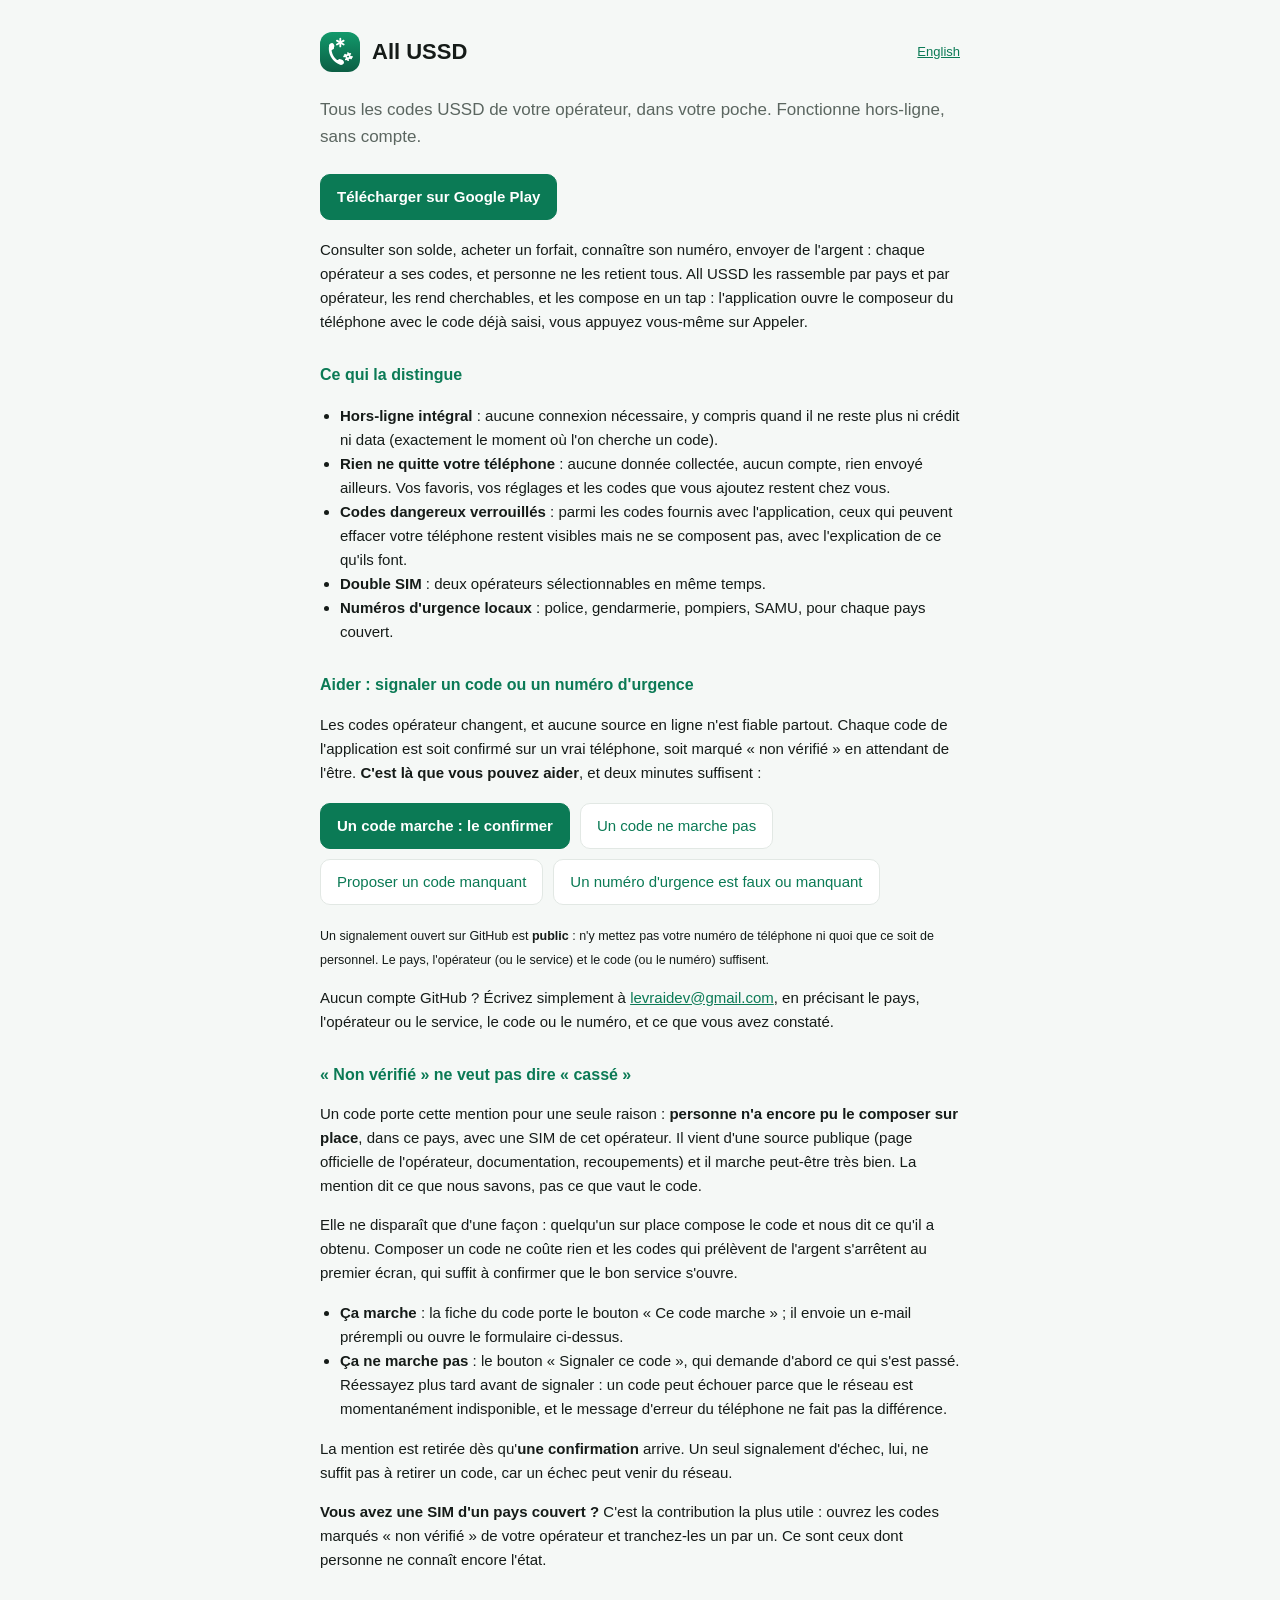
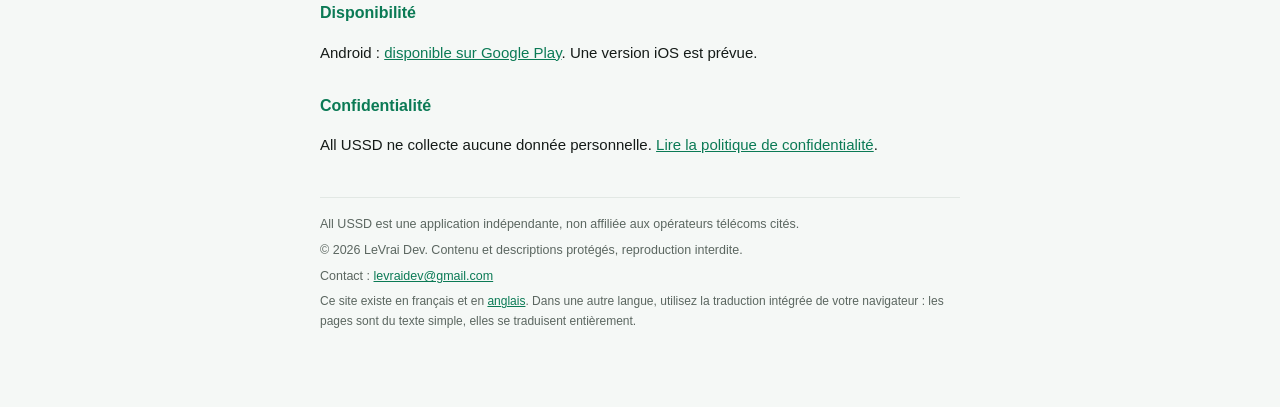
==== index.html @ f5525e37 "Site : mention de protection du contenu dans les pieds de page « © 2026 LeVrai Dev. Contenu et descr" ====
<!doctype html>
<html lang="fr">
<head>
<meta charset="utf-8" />
<meta name="viewport" content="width=device-width, initial-scale=1" />
<title>All USSD : les codes USSD de votre opérateur, hors-ligne</title>
<meta name="description" content="Application Android qui rassemble les codes USSD/MMI et les codes opérateurs de dizaines de pays. Fonctionne hors-ligne, sans compte." />
<link rel="icon" href="mark.svg" />
<link rel="stylesheet" href="style.css" />
<link rel="alternate" hreflang="fr" href="https://levraidjak.github.io/allussd/" />
<link rel="alternate" hreflang="en" href="https://levraidjak.github.io/allussd/en/" />
<link rel="alternate" hreflang="x-default" href="https://levraidjak.github.io/allussd/" />
</head>
<body>
<main>
  <header>
    <img class="mark" src="mark.svg" alt="" width="40" height="40" />
    <h1>All USSD</h1>
    <a class="langswitch" href="en/" hreflang="en" lang="en">English</a>
  </header>

  <p class="lede">Tous les codes USSD de votre opérateur, dans votre poche. Fonctionne hors-ligne, sans compte.</p>

  <div class="actions">
    <a class="primary" href="https://play.google.com/store/apps/details?id=com.levraidjak.allussd&amp;hl=fr">Télécharger sur Google Play</a>
  </div>

  <p>Consulter son solde, acheter un forfait, connaître son numéro, envoyer de l'argent : chaque opérateur a ses codes, et personne ne les retient tous. All USSD les rassemble par pays et par opérateur, les rend cherchables, et les compose en un tap : l'application ouvre le composeur du téléphone avec le code déjà saisi, vous appuyez vous-même sur Appeler.</p>

  <h2>Ce qui la distingue</h2>
  <ul>
    <li><strong>Hors-ligne intégral</strong> : aucune connexion nécessaire, y compris quand il ne reste plus ni crédit ni data (exactement le moment où l'on cherche un code).</li>
    <li><strong>Rien ne quitte votre téléphone</strong> : aucune donnée collectée, aucun compte, rien envoyé ailleurs. Vos favoris, vos réglages et les codes que vous ajoutez restent chez vous.</li>
    <li><strong>Codes dangereux verrouillés</strong> : parmi les codes fournis avec l'application, ceux qui peuvent effacer votre téléphone restent visibles mais ne se composent pas, avec l'explication de ce qu'ils font.</li>
    <li><strong>Double SIM</strong> : deux opérateurs sélectionnables en même temps.</li>
    <li><strong>Numéros d'urgence locaux</strong> : police, gendarmerie, pompiers, SAMU, pour chaque pays couvert.</li>
  </ul>

  <h2 id="signaler">Aider : signaler un code ou un numéro d'urgence</h2>
  <p>Les codes opérateur changent, et aucune source en ligne n'est fiable partout. Chaque code de l'application est soit confirmé sur un vrai téléphone, soit marqué « non vérifié » en attendant de l'être. <strong>C'est là que vous pouvez aider</strong>, et deux minutes suffisent :</p>

  <div class="actions">
    <a class="primary" href="https://github.com/LeVraiDjak/allussd/issues/new?template=code-confirme.yml">Un code marche : le confirmer</a>
    <a href="https://github.com/LeVraiDjak/allussd/issues/new?template=code-incorrect.yml">Un code ne marche pas</a>
    <a href="https://github.com/LeVraiDjak/allussd/issues/new?template=code-manquant.yml">Proposer un code manquant</a>
    <a href="https://github.com/LeVraiDjak/allussd/issues/new?template=numero-urgence.yml">Un numéro d'urgence est faux ou manquant</a>
  </div>

  <p><small>Un signalement ouvert sur GitHub est <strong>public</strong> : n'y mettez pas votre numéro de téléphone ni quoi que ce soit de personnel. Le pays, l'opérateur (ou le service) et le code (ou le numéro) suffisent.</small></p>

  <p>Aucun compte GitHub ? Écrivez simplement à <a href="mailto:levraidev@gmail.com">levraidev@gmail.com</a>, en précisant le pays, l'opérateur ou le service, le code ou le numéro, et ce que vous avez constaté.</p>

  <h2 id="non-verifie">« Non vérifié » ne veut pas dire « cassé »</h2>

  <p>Un code porte cette mention pour une seule raison : <strong>personne n'a encore pu le composer sur place</strong>, dans ce pays, avec une SIM de cet opérateur. Il vient d'une source publique (page officielle de l'opérateur, documentation, recoupements) et il marche peut-être très bien. La mention dit ce que nous savons, pas ce que vaut le code.</p>

  <p>Elle ne disparaît que d'une façon : quelqu'un sur place compose le code et nous dit ce qu'il a obtenu. Composer un code ne coûte rien et les codes qui prélèvent de l'argent s'arrêtent au premier écran, qui suffit à confirmer que le bon service s'ouvre.</p>

  <ul>
    <li><strong>Ça marche</strong> : la fiche du code porte le bouton « Ce code marche » ; il envoie un e-mail prérempli ou ouvre le formulaire ci-dessus.</li>
    <li><strong>Ça ne marche pas</strong> : le bouton « Signaler ce code », qui demande d'abord ce qui s'est passé. Réessayez plus tard avant de signaler : un code peut échouer parce que le réseau est momentanément indisponible, et le message d'erreur du téléphone ne fait pas la différence.</li>
  </ul>

  <p>La mention est retirée dès qu'<strong>une confirmation</strong> arrive. Un seul signalement d'échec, lui, ne suffit pas à retirer un code, car un échec peut venir du réseau.</p>

  <p><strong>Vous avez une SIM d'un pays couvert ?</strong> C'est la contribution la plus utile : ouvrez les codes marqués « non vérifié » de votre opérateur et tranchez-les un par un. Ce sont ceux dont personne ne connaît encore l'état.</p>

  <h2>Disponibilité</h2>
  <p>Android : <a href="https://play.google.com/store/apps/details?id=com.levraidjak.allussd&amp;hl=fr">disponible sur Google Play</a>. Une version iOS est prévue.</p>

  <h2>Confidentialité</h2>
  <p>All USSD ne collecte aucune donnée personnelle. <a href="privacy/">Lire la politique de confidentialité</a>.</p>

  <footer>
    All USSD est une application indépendante, non affiliée aux opérateurs télécoms cités.
    <p class="copyright">© 2026 LeVrai Dev. Contenu et descriptions protégés, reproduction interdite.</p>
    Contact : <a href="mailto:levraidev@gmail.com">levraidev@gmail.com</a>
    <p class="translate-note">Ce site existe en français et en <a href="en/" hreflang="en" lang="en">anglais</a>. Dans une autre langue, utilisez la traduction intégrée de votre navigateur : les pages sont du texte simple, elles se traduisent entièrement.</p>
  </footer>
</main>
</body>
</html>
---- style.css ----
/* Shared by every page of the site. Same palette as the app's green identity. */
:root {
  --bg: #F5F8F6;
  --card: #FFFFFF;
  --text: #151B18;
  --subtext: #5B6660;
  --primary: #0B7A55;
  --on-primary: #FFFFFF;
  --border: #E2E8E4;
}
@media (prefers-color-scheme: dark) {
  :root {
    --bg: #0D1311;
    --card: #171F1B;
    --text: #EAF1ED;
    --subtext: #98A49E;
    --primary: #3BC48D;
    /* Le vert clair du thème sombre est trop lumineux pour du texte blanc
       (2,2:1). Texte sombre dessus : 8,5:1. */
    --on-primary: #0D1311;
    --border: #26312B;
  }
}
* { box-sizing: border-box; }
body {
  margin: 0;
  background: var(--bg);
  color: var(--text);
  font-family: -apple-system, BlinkMacSystemFont, "Segoe UI", Roboto, Helvetica, Arial, sans-serif;
  line-height: 1.6;
}
main {
  max-width: 680px;
  margin: 0 auto;
  padding: 32px 20px 64px;
}
header {
  display: flex;
  align-items: center;
  gap: 12px;
  margin-bottom: 24px;
}
.mark {
  width: 40px;
  height: 40px;
  border-radius: 12px;
  flex-shrink: 0;
  display: block;
}
h1 { font-size: 22px; margin: 0; }
.updated { color: var(--subtext); font-size: 13px; margin: 0 0 28px; }
h2 { font-size: 16px; margin: 28px 0 8px; color: var(--primary); }
p, li { font-size: 15px; }
ul { padding-left: 20px; }
.card {
  background: var(--card);
  border: 1px solid var(--border);
  border-radius: 14px;
  padding: 16px 18px;
  margin: 18px 0;
}
a { color: var(--primary); }
footer {
  margin-top: 40px;
  padding-top: 16px;
  border-top: 1px solid var(--border);
  color: var(--subtext);
  font-size: 12.5px;
}

/* Landing page only. */
.lede { font-size: 17px; color: var(--subtext); margin: 0 0 24px; }
.actions { display: flex; flex-wrap: wrap; gap: 10px; margin: 18px 0; }
.actions a {
  display: inline-block;
  padding: 10px 16px;
  border-radius: 10px;
  border: 1px solid var(--border);
  background: var(--card);
  text-decoration: none;
  font-size: 15px;
}
.actions a.primary {
  background: var(--primary);
  border-color: var(--primary);
  color: var(--on-primary);
  font-weight: 600;
}

/* Language switcher, top-right of the header. Two files per page (fr, en) and
   the browser's own translation for everything else — no third-party widget,
   which on a privacy page would be its own contradiction. */
.langswitch {
  margin-left: auto;
  font-size: 13px;
  white-space: nowrap;
}
.translate-note { font-size: 12px; margin-top: 6px; }
.copyright { font-size: inherit; margin: 6px 0; }
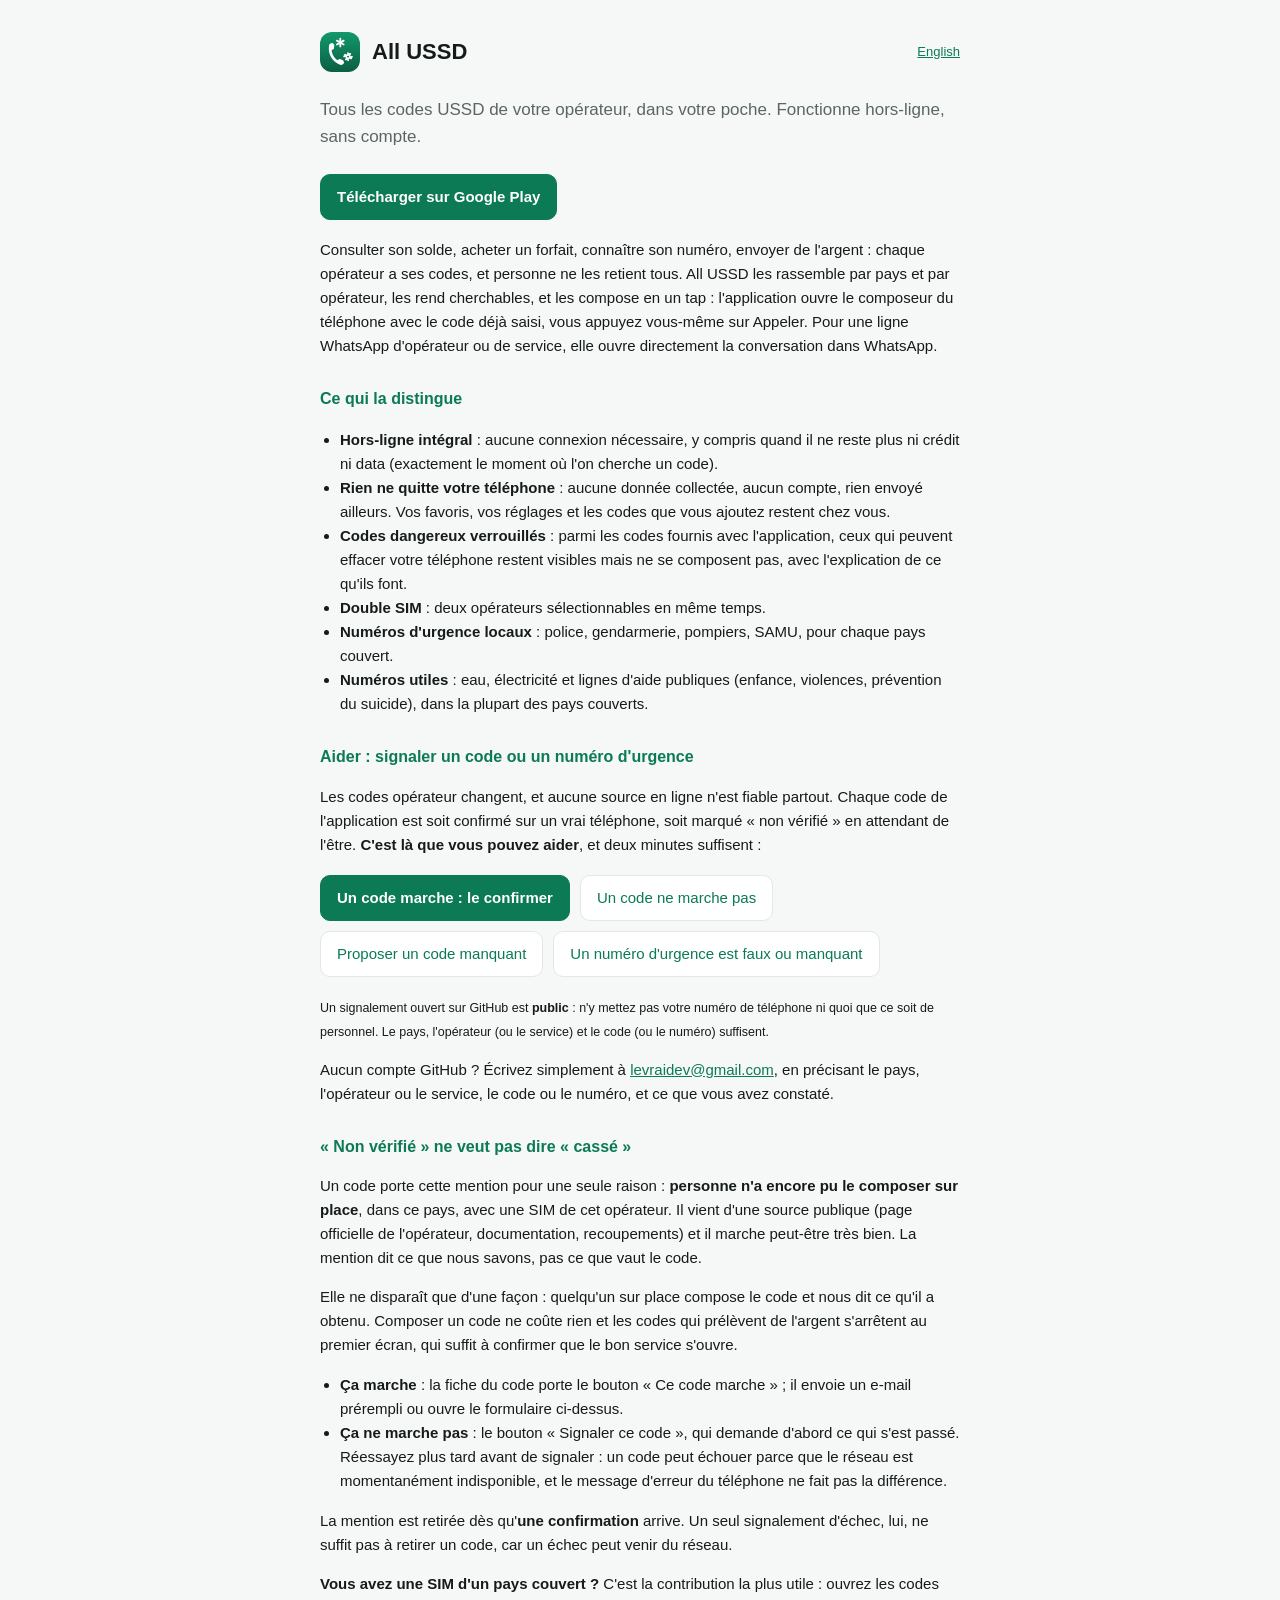
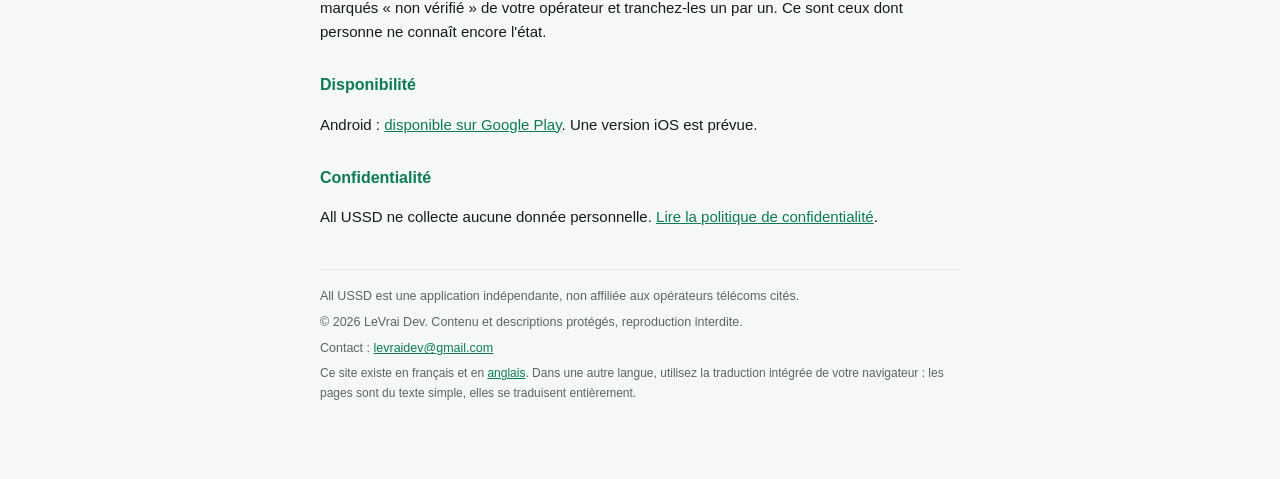
==== commit 78f99a80: "Politique et présentation : lignes WhatsApp et numéros utiles (1.6.0) Politique de confidentialité f" ====
--- a/index.html
+++ b/index.html
@@ -25,7 +25,7 @@
     <a class="primary" href="https://play.google.com/store/apps/details?id=com.levraidjak.allussd&amp;hl=fr">Télécharger sur Google Play</a>
   </div>
 
-  <p>Consulter son solde, acheter un forfait, connaître son numéro, envoyer de l'argent : chaque opérateur a ses codes, et personne ne les retient tous. All USSD les rassemble par pays et par opérateur, les rend cherchables, et les compose en un tap : l'application ouvre le composeur du téléphone avec le code déjà saisi, vous appuyez vous-même sur Appeler.</p>
+  <p>Consulter son solde, acheter un forfait, connaître son numéro, envoyer de l'argent : chaque opérateur a ses codes, et personne ne les retient tous. All USSD les rassemble par pays et par opérateur, les rend cherchables, et les compose en un tap : l'application ouvre le composeur du téléphone avec le code déjà saisi, vous appuyez vous-même sur Appeler. Pour une ligne WhatsApp d'opérateur ou de service, elle ouvre directement la conversation dans WhatsApp.</p>
 
   <h2>Ce qui la distingue</h2>
   <ul>
@@ -34,6 +34,7 @@
     <li><strong>Codes dangereux verrouillés</strong> : parmi les codes fournis avec l'application, ceux qui peuvent effacer votre téléphone restent visibles mais ne se composent pas, avec l'explication de ce qu'ils font.</li>
     <li><strong>Double SIM</strong> : deux opérateurs sélectionnables en même temps.</li>
     <li><strong>Numéros d'urgence locaux</strong> : police, gendarmerie, pompiers, SAMU, pour chaque pays couvert.</li>
+    <li><strong>Numéros utiles</strong> : eau, électricité et lignes d'aide publiques (enfance, violences, prévention du suicide), dans la plupart des pays couverts.</li>
   </ul>
 
   <h2 id="signaler">Aider : signaler un code ou un numéro d'urgence</h2>
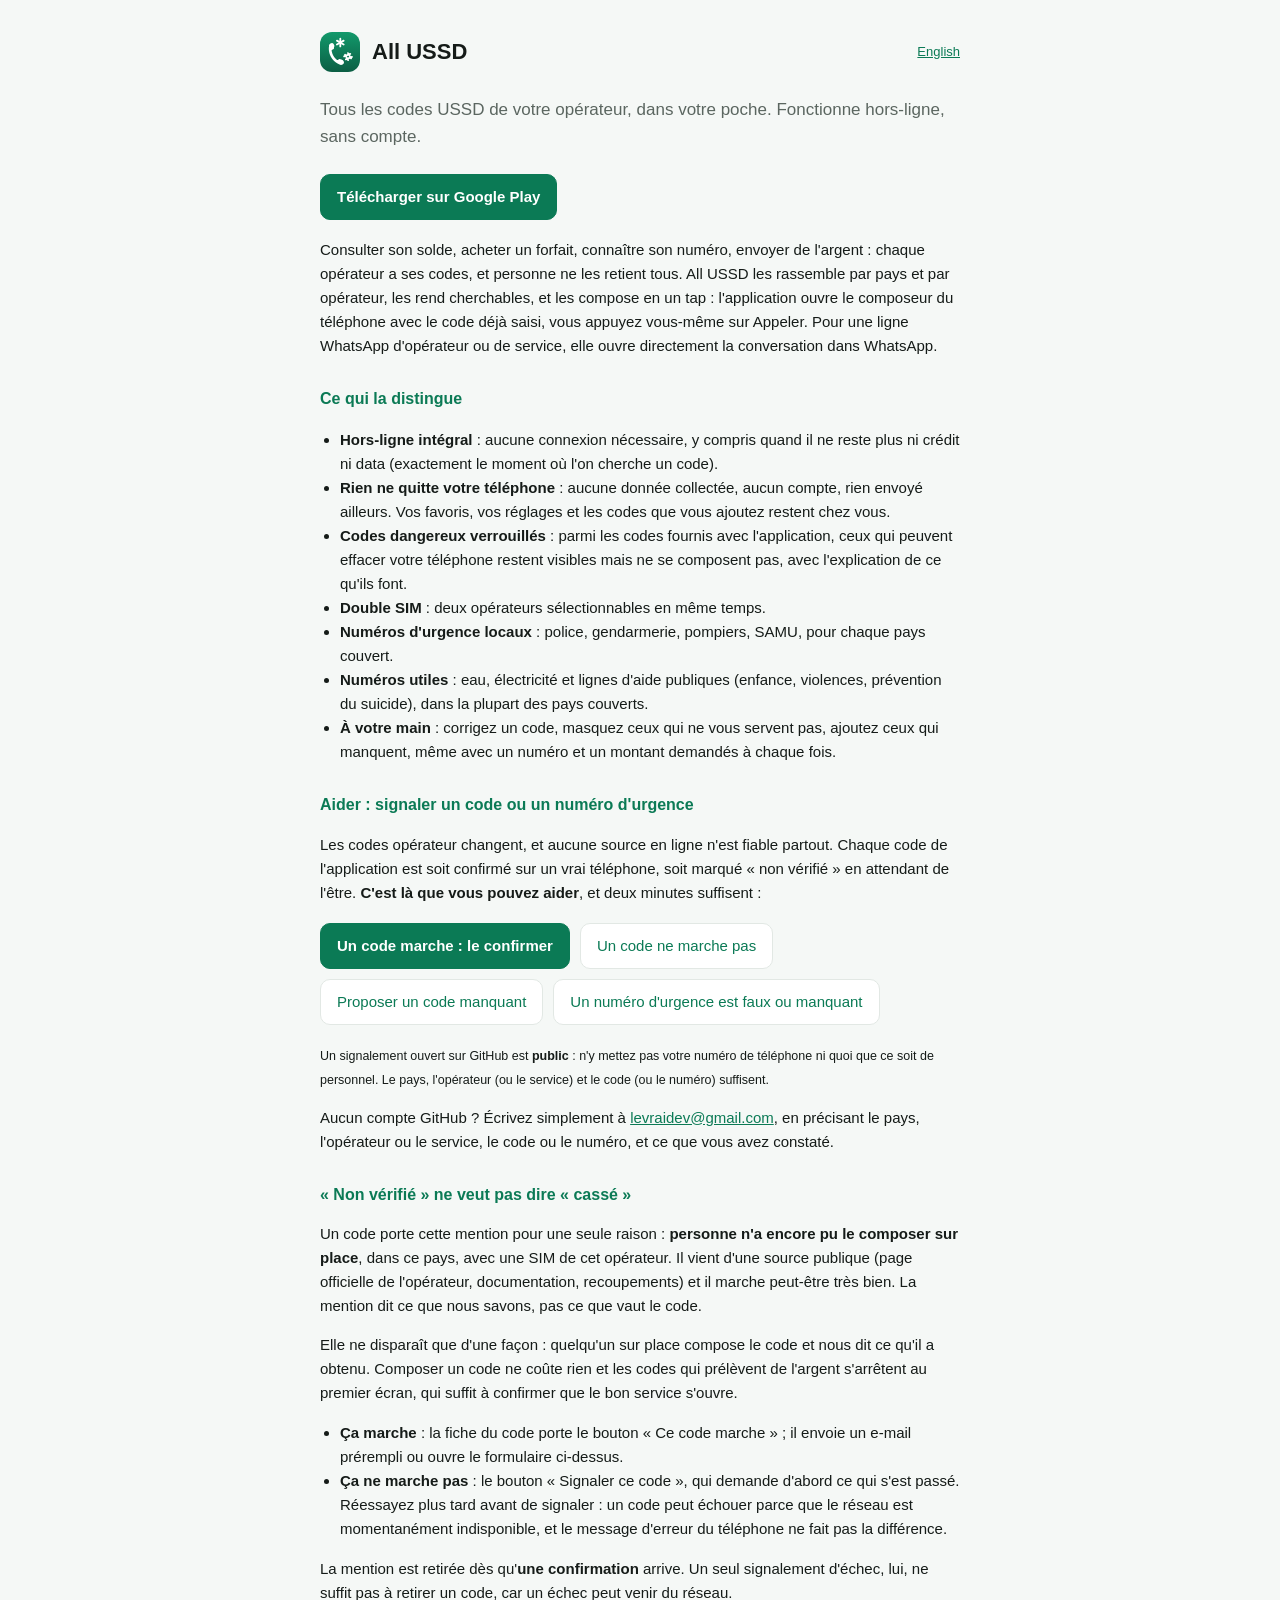
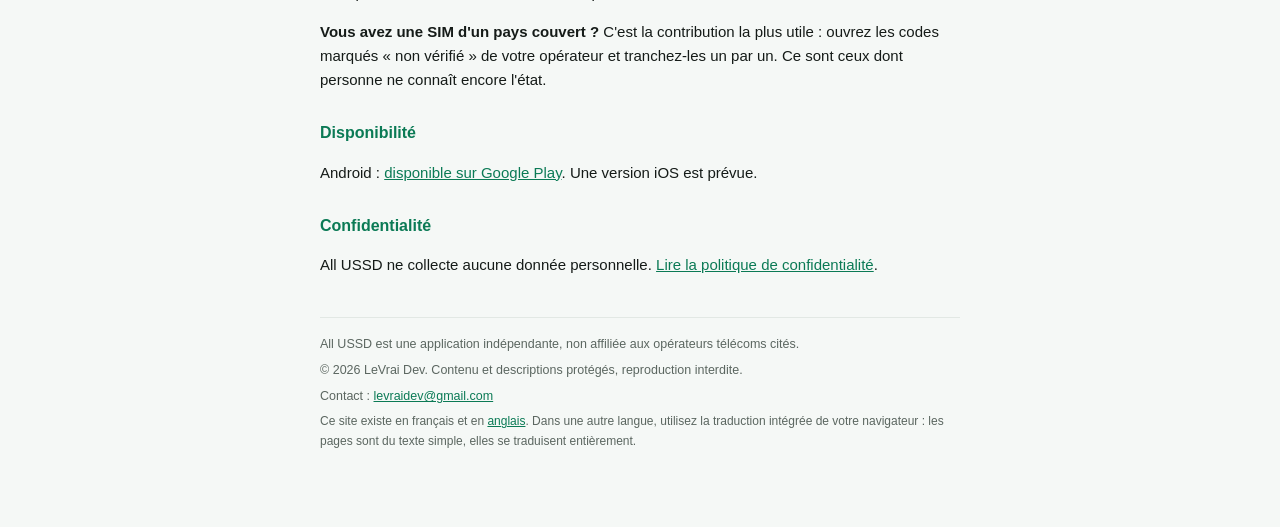
==== commit 28575baf: "Présentation : codes à votre main (corriger, masquer, ajouter avec champs), pour la 1.7.0 À fusionne" ====
--- a/index.html
+++ b/index.html
@@ -10,6 +10,46 @@
 <link rel="alternate" hreflang="fr" href="https://levraidjak.github.io/allussd/" />
 <link rel="alternate" hreflang="en" href="https://levraidjak.github.io/allussd/en/" />
 <link rel="alternate" hreflang="x-default" href="https://levraidjak.github.io/allussd/" />
+<link rel="canonical" href="https://levraidjak.github.io/allussd/" />
+<meta name="robots" content="index, follow" />
+<meta property="og:type" content="website" />
+<meta property="og:site_name" content="All USSD" />
+<meta property="og:title" content="All USSD : les codes USSD de votre opérateur, hors-ligne" />
+<meta property="og:description" content="Application Android qui rassemble les codes USSD/MMI et les codes opérateurs de dizaines de pays. Fonctionne hors-ligne, sans compte." />
+<meta property="og:url" content="https://levraidjak.github.io/allussd/" />
+<meta property="og:image" content="https://levraidjak.github.io/allussd/og-fr.png" />
+<meta property="og:image:width" content="1024" />
+<meta property="og:image:height" content="500" />
+<meta property="og:locale" content="fr_FR" />
+<meta property="og:locale:alternate" content="en_US" />
+<meta name="twitter:card" content="summary_large_image" />
+<meta name="twitter:title" content="All USSD : les codes USSD de votre opérateur, hors-ligne" />
+<meta name="twitter:description" content="Application Android qui rassemble les codes USSD/MMI et les codes opérateurs de dizaines de pays. Fonctionne hors-ligne, sans compte." />
+<meta name="twitter:image" content="https://levraidjak.github.io/allussd/og-fr.png" />
+<script type="application/ld+json">
+{
+  "@context": "https://schema.org",
+  "@type": "SoftwareApplication",
+  "name": "All USSD",
+  "operatingSystem": "Android",
+  "applicationCategory": "UtilitiesApplication",
+  "description": "Application Android qui rassemble les codes USSD et MMI de votre opérateur, par pays. Fonctionne hors-ligne, sans compte.",
+  "url": "https://levraidjak.github.io/allussd/",
+  "downloadUrl": "https://play.google.com/store/apps/details?id=com.levraidjak.allussd",
+  "installUrl": "https://play.google.com/store/apps/details?id=com.levraidjak.allussd",
+  "inLanguage": "fr",
+  "image": "https://levraidjak.github.io/allussd/og-fr.png",
+  "offers": {
+    "@type": "Offer",
+    "price": "0",
+    "priceCurrency": "EUR"
+  },
+  "author": {
+    "@type": "Organization",
+    "name": "LeVrai Dev"
+  }
+}
+</script>
 </head>
 <body>
 <main>
@@ -35,6 +75,7 @@
     <li><strong>Double SIM</strong> : deux opérateurs sélectionnables en même temps.</li>
     <li><strong>Numéros d'urgence locaux</strong> : police, gendarmerie, pompiers, SAMU, pour chaque pays couvert.</li>
     <li><strong>Numéros utiles</strong> : eau, électricité et lignes d'aide publiques (enfance, violences, prévention du suicide), dans la plupart des pays couverts.</li>
+    <li><strong>À votre main</strong> : corrigez un code, masquez ceux qui ne vous servent pas, ajoutez ceux qui manquent, même avec un numéro et un montant demandés à chaque fois.</li>
   </ul>
 
   <h2 id="signaler">Aider : signaler un code ou un numéro d'urgence</h2>
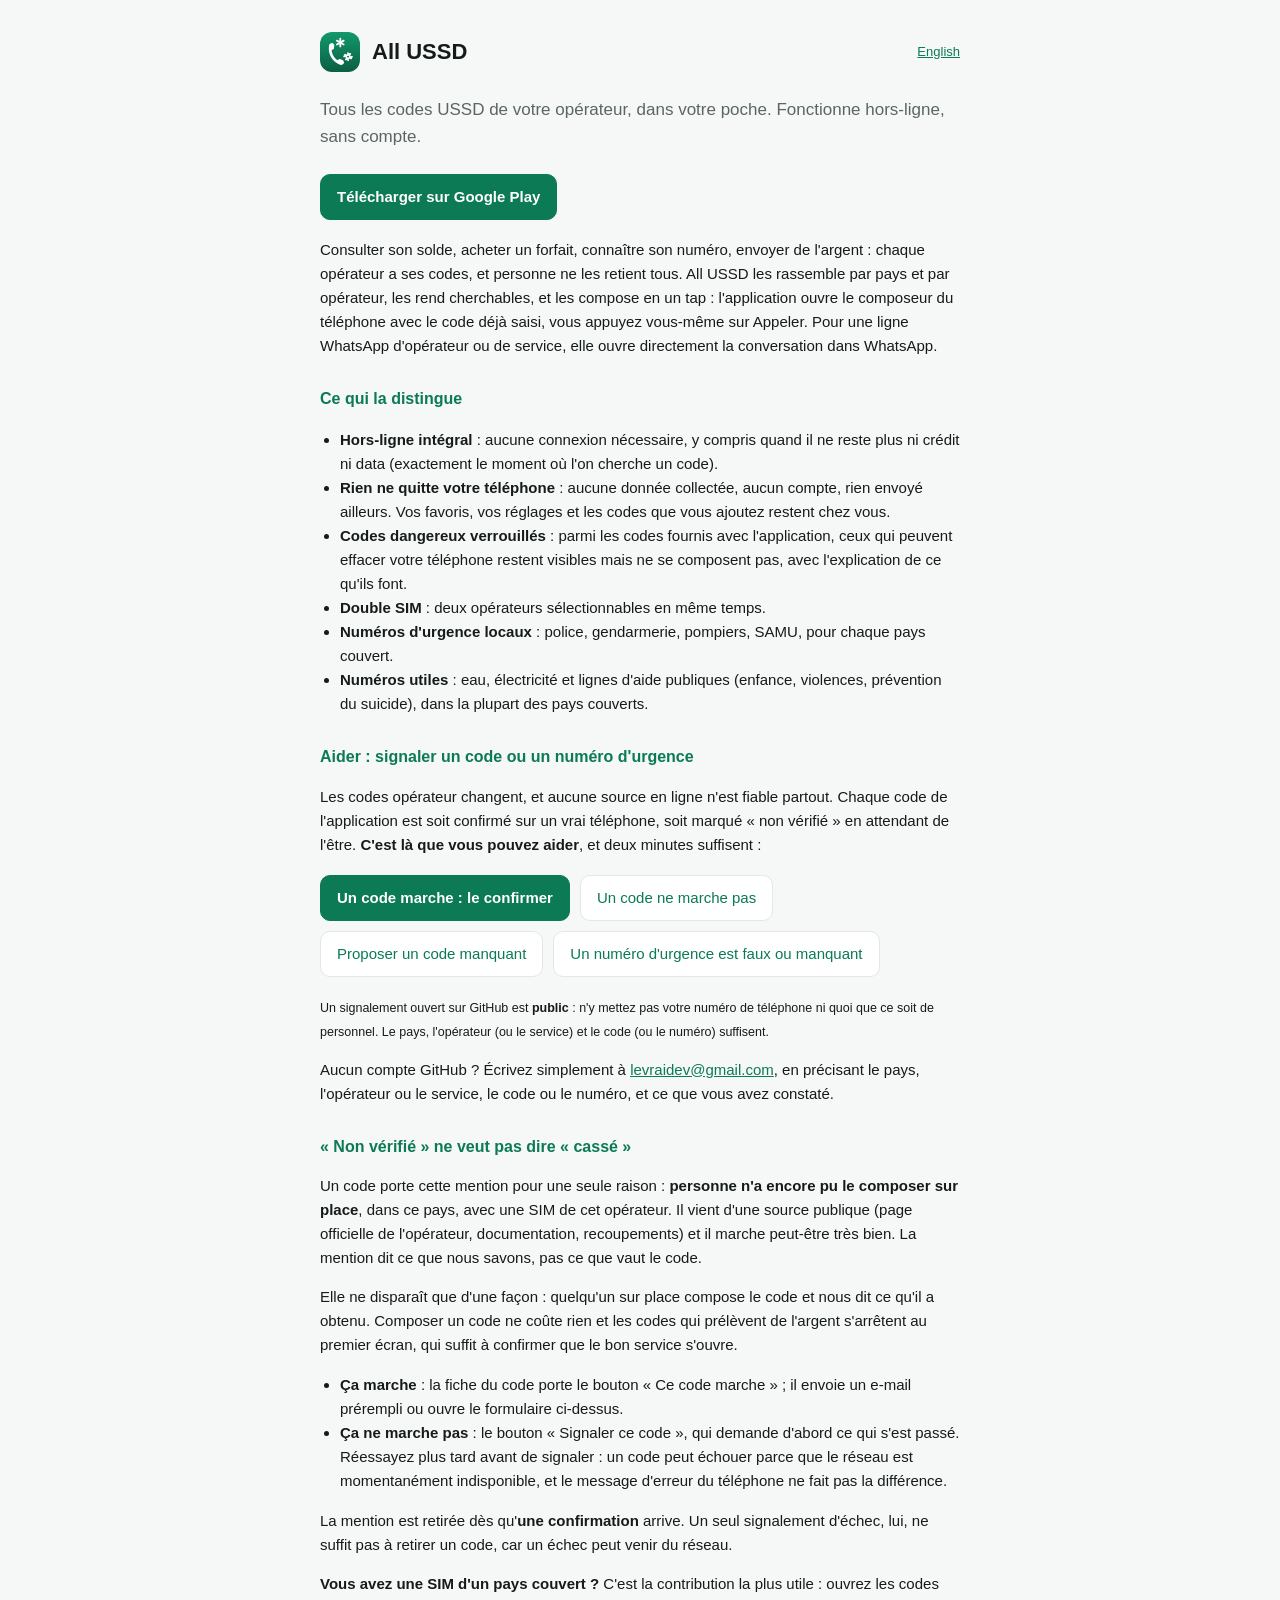
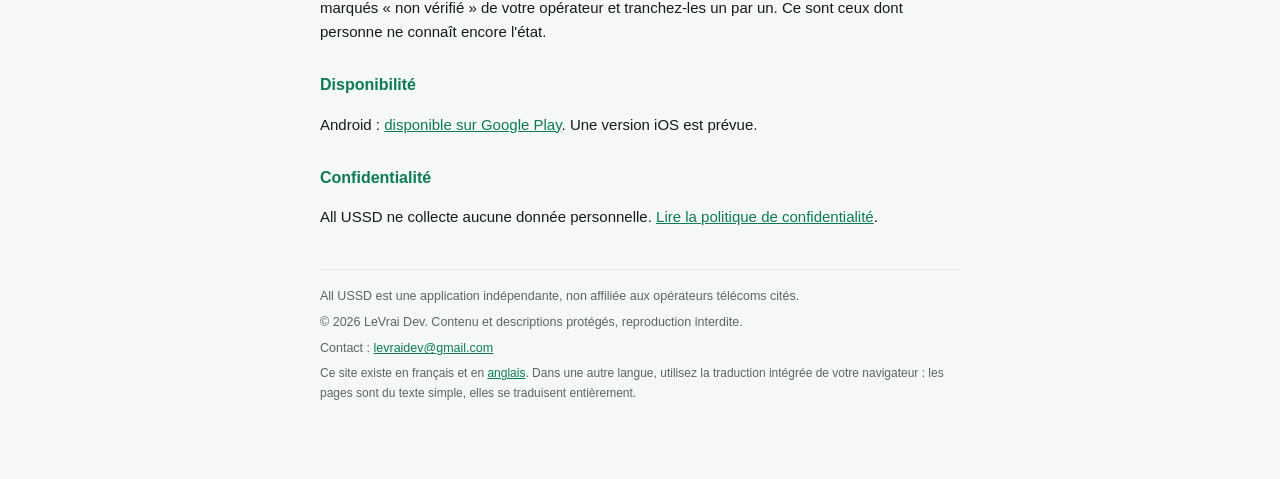
==== commit d983592e: "Site : balise de vérification Search Console Co-Authored-By: Claude Sonnet 5.5 <noreply@anthropic.co" ====
--- a/index.html
+++ b/index.html
@@ -10,6 +10,7 @@
 <link rel="alternate" hreflang="fr" href="https://levraidjak.github.io/allussd/" />
 <link rel="alternate" hreflang="en" href="https://levraidjak.github.io/allussd/en/" />
 <link rel="alternate" hreflang="x-default" href="https://levraidjak.github.io/allussd/" />
+<meta name="google-site-verification" content="MvHigFbXVNlFQdqp-gcF4vU7lOXwGPhfP5eOctLxwY8" />
 <link rel="canonical" href="https://levraidjak.github.io/allussd/" />
 <meta name="robots" content="index, follow" />
 <meta property="og:type" content="website" />
@@ -75,7 +76,6 @@
     <li><strong>Double SIM</strong> : deux opérateurs sélectionnables en même temps.</li>
     <li><strong>Numéros d'urgence locaux</strong> : police, gendarmerie, pompiers, SAMU, pour chaque pays couvert.</li>
     <li><strong>Numéros utiles</strong> : eau, électricité et lignes d'aide publiques (enfance, violences, prévention du suicide), dans la plupart des pays couverts.</li>
-    <li><strong>À votre main</strong> : corrigez un code, masquez ceux qui ne vous servent pas, ajoutez ceux qui manquent, même avec un numéro et un montant demandés à chaque fois.</li>
   </ul>
 
   <h2 id="signaler">Aider : signaler un code ou un numéro d'urgence</h2>
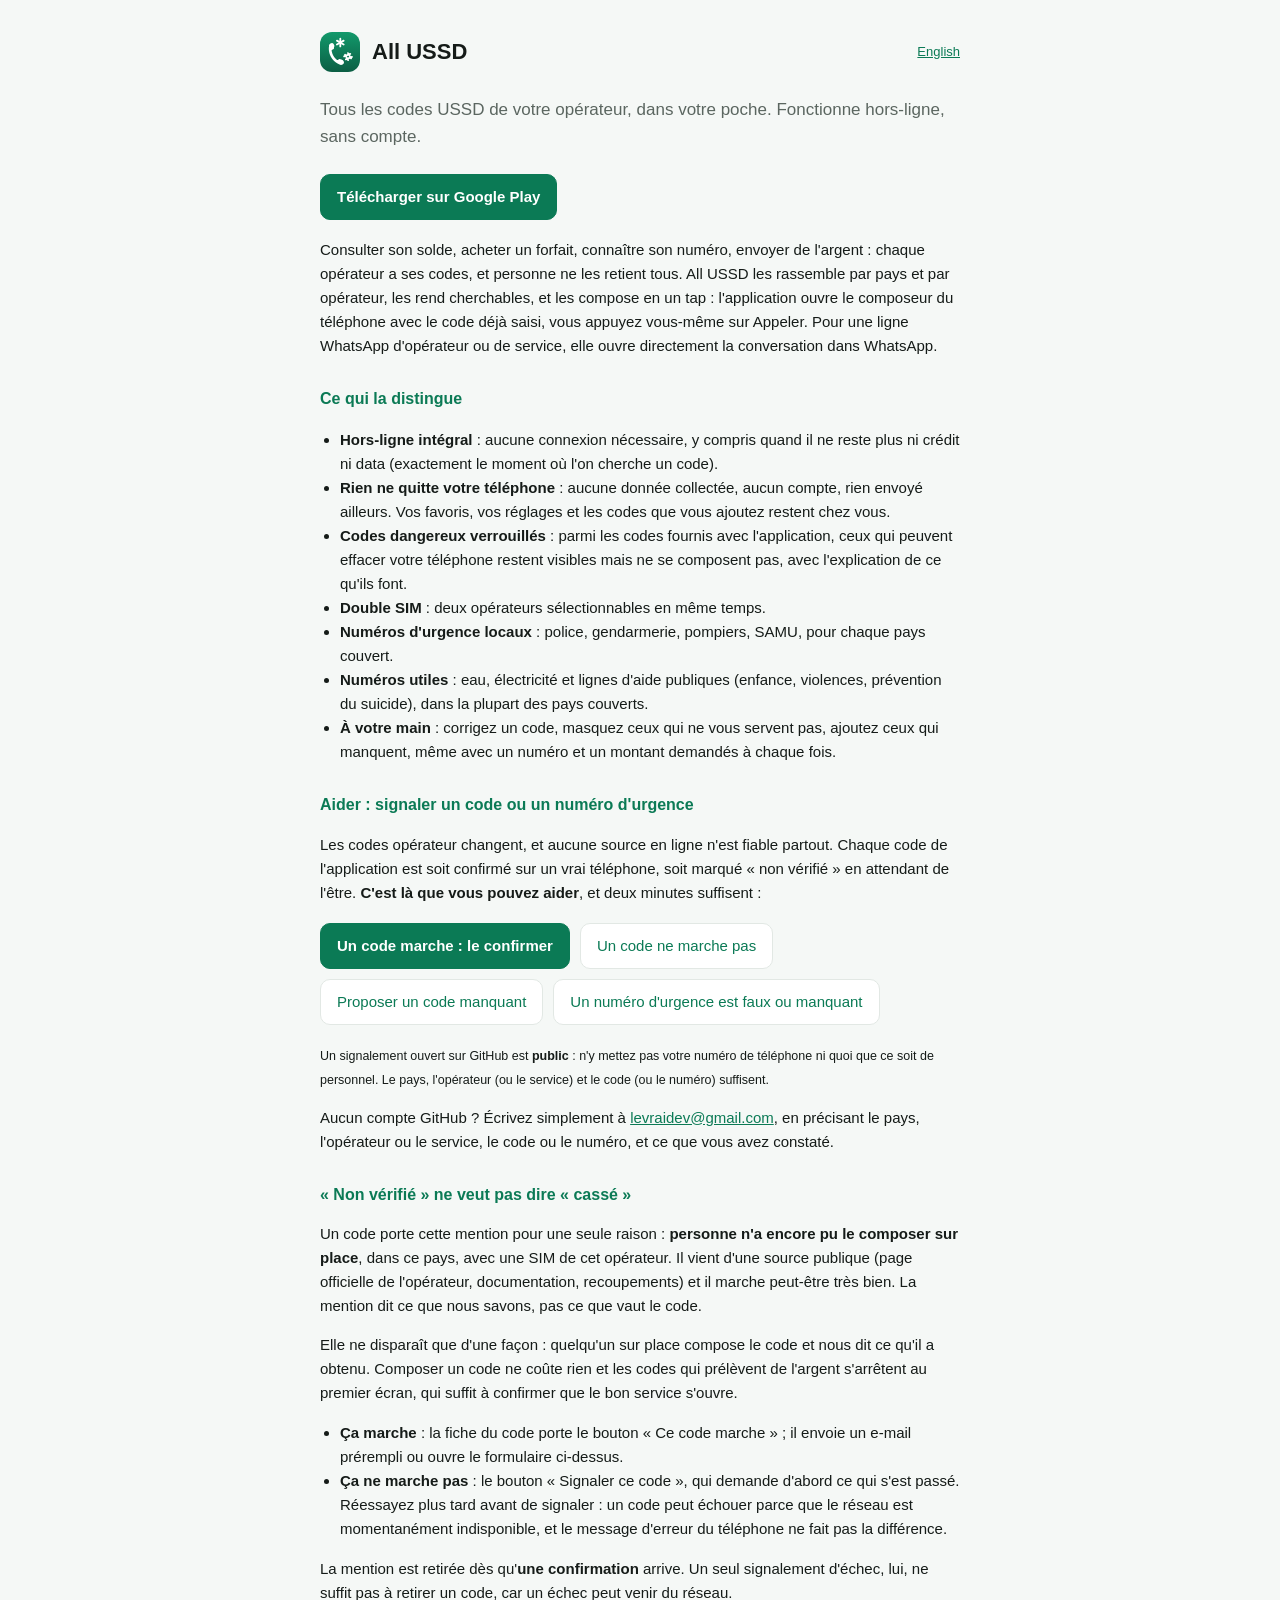
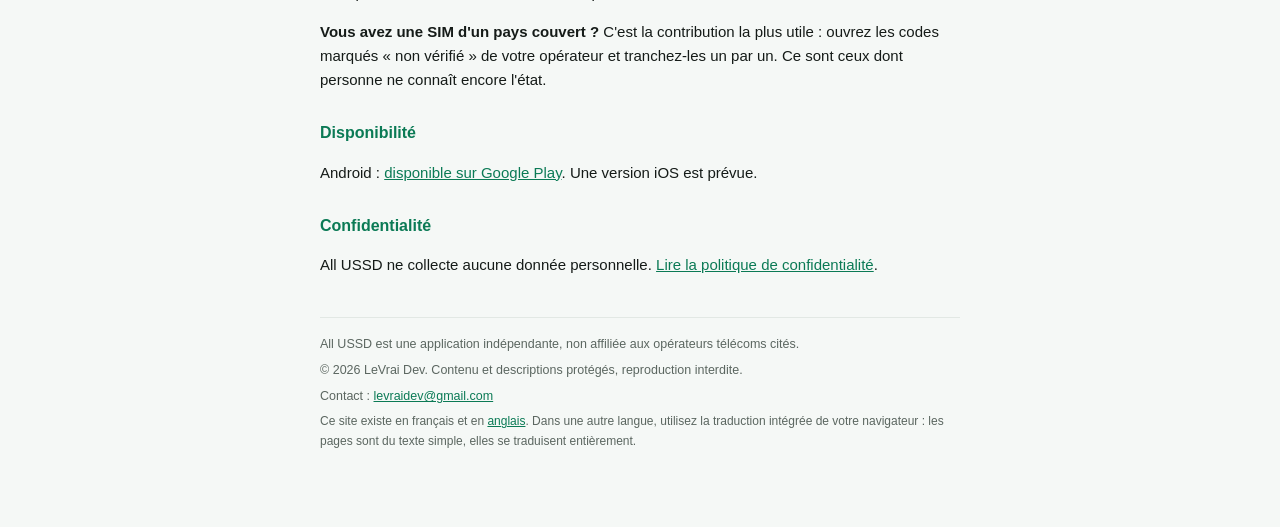
==== commit 7a072251: "Merge pull request #16 from LeVraiDjak/release-1.7.0 Présentation : codes à votre main (corriger, ma" ====
--- a/index.html
+++ b/index.html
@@ -76,6 +76,7 @@
     <li><strong>Double SIM</strong> : deux opérateurs sélectionnables en même temps.</li>
     <li><strong>Numéros d'urgence locaux</strong> : police, gendarmerie, pompiers, SAMU, pour chaque pays couvert.</li>
     <li><strong>Numéros utiles</strong> : eau, électricité et lignes d'aide publiques (enfance, violences, prévention du suicide), dans la plupart des pays couverts.</li>
+    <li><strong>À votre main</strong> : corrigez un code, masquez ceux qui ne vous servent pas, ajoutez ceux qui manquent, même avec un numéro et un montant demandés à chaque fois.</li>
   </ul>
 
   <h2 id="signaler">Aider : signaler un code ou un numéro d'urgence</h2>
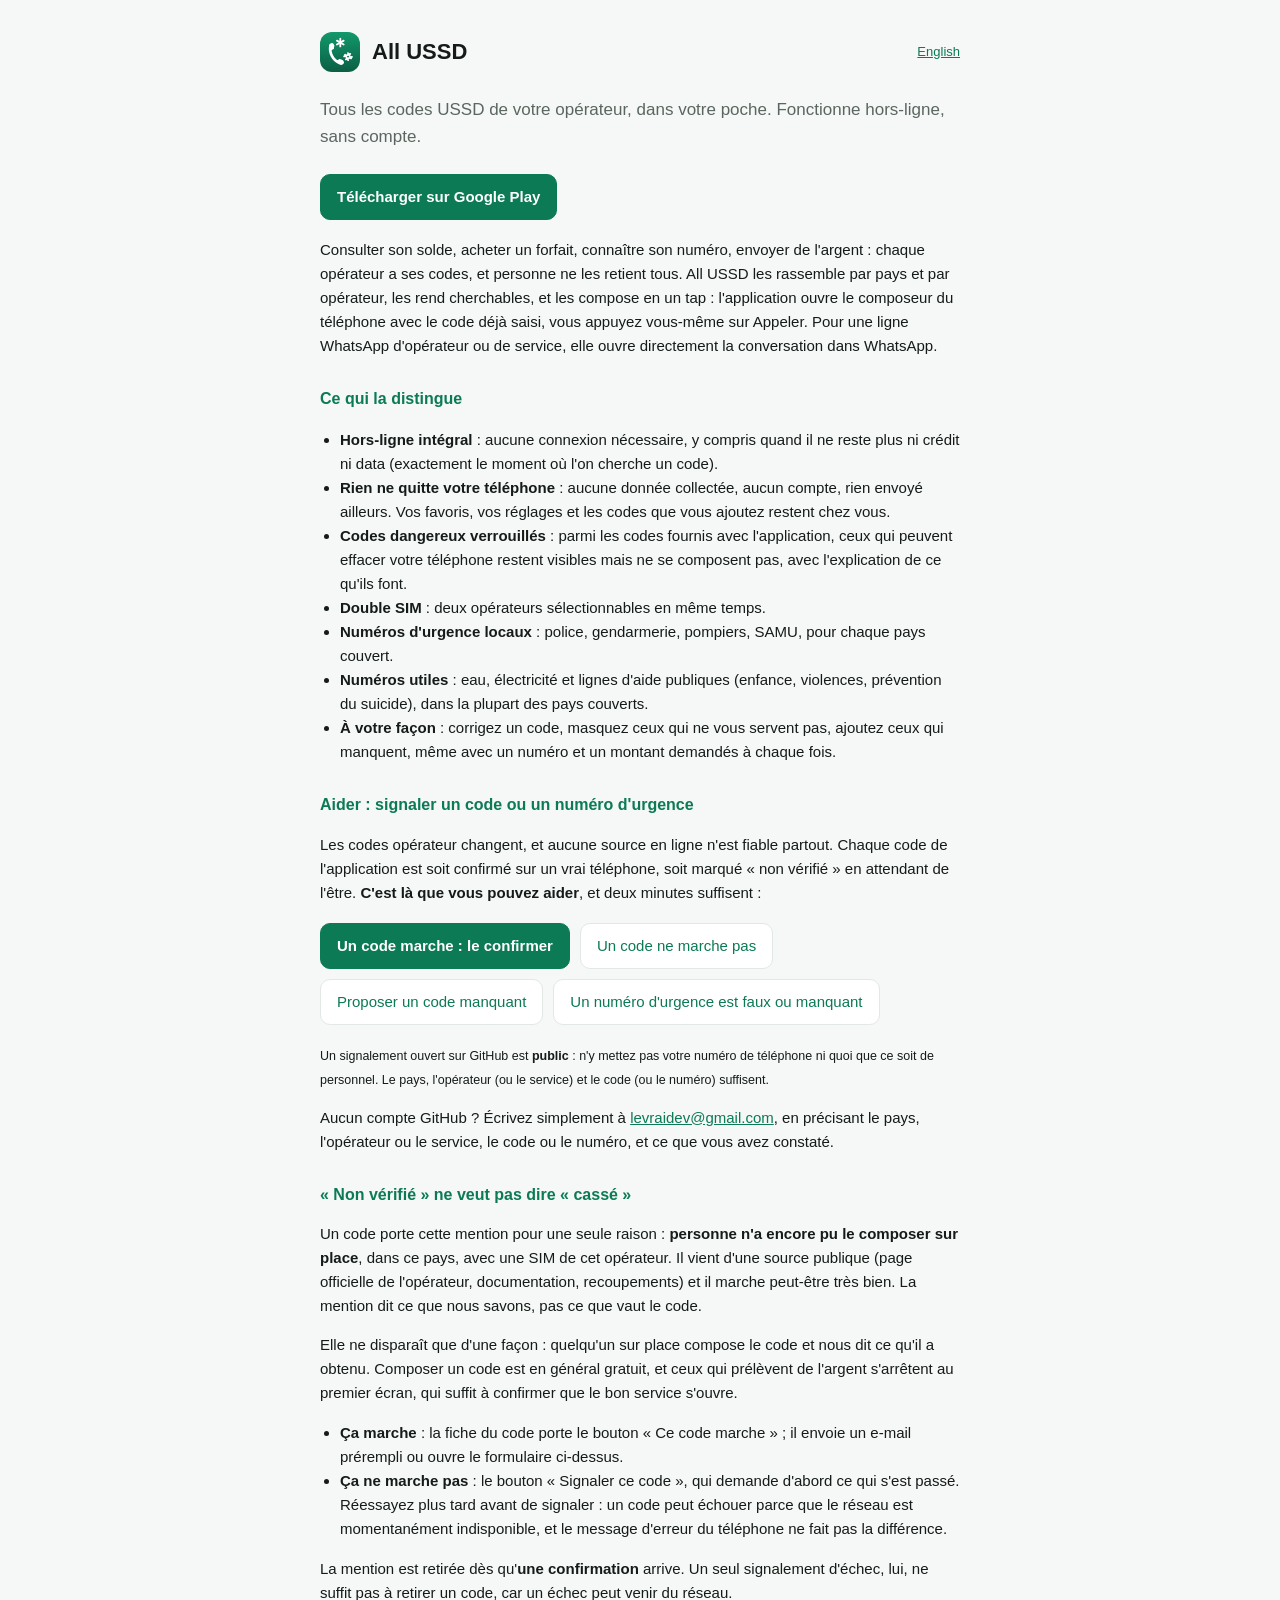
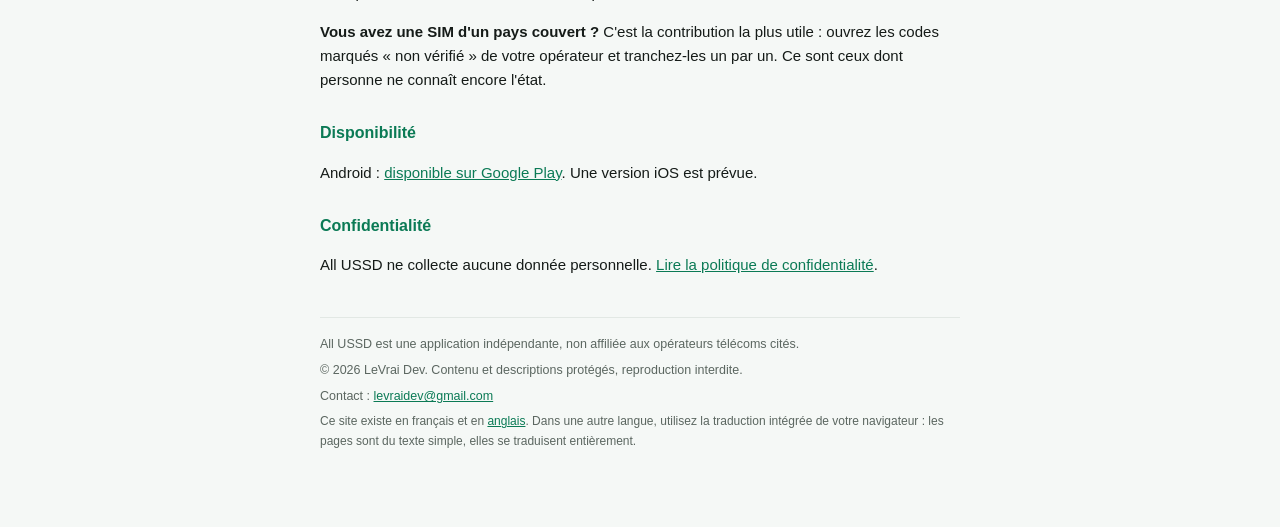
==== commit c7378237: "Site : relecture (formulations, e-mail vs GitHub dans la politique) Co-Authored-By: Claude Sonnet 5." ====
--- a/index.html
+++ b/index.html
@@ -76,7 +76,7 @@
     <li><strong>Double SIM</strong> : deux opérateurs sélectionnables en même temps.</li>
     <li><strong>Numéros d'urgence locaux</strong> : police, gendarmerie, pompiers, SAMU, pour chaque pays couvert.</li>
     <li><strong>Numéros utiles</strong> : eau, électricité et lignes d'aide publiques (enfance, violences, prévention du suicide), dans la plupart des pays couverts.</li>
-    <li><strong>À votre main</strong> : corrigez un code, masquez ceux qui ne vous servent pas, ajoutez ceux qui manquent, même avec un numéro et un montant demandés à chaque fois.</li>
+    <li><strong>À votre façon</strong> : corrigez un code, masquez ceux qui ne vous servent pas, ajoutez ceux qui manquent, même avec un numéro et un montant demandés à chaque fois.</li>
   </ul>
 
   <h2 id="signaler">Aider : signaler un code ou un numéro d'urgence</h2>
@@ -97,7 +97,7 @@
 
   <p>Un code porte cette mention pour une seule raison : <strong>personne n'a encore pu le composer sur place</strong>, dans ce pays, avec une SIM de cet opérateur. Il vient d'une source publique (page officielle de l'opérateur, documentation, recoupements) et il marche peut-être très bien. La mention dit ce que nous savons, pas ce que vaut le code.</p>
 
-  <p>Elle ne disparaît que d'une façon : quelqu'un sur place compose le code et nous dit ce qu'il a obtenu. Composer un code ne coûte rien et les codes qui prélèvent de l'argent s'arrêtent au premier écran, qui suffit à confirmer que le bon service s'ouvre.</p>
+  <p>Elle ne disparaît que d'une façon : quelqu'un sur place compose le code et nous dit ce qu'il a obtenu. Composer un code est en général gratuit, et ceux qui prélèvent de l'argent s'arrêtent au premier écran, qui suffit à confirmer que le bon service s'ouvre.</p>
 
   <ul>
     <li><strong>Ça marche</strong> : la fiche du code porte le bouton « Ce code marche » ; il envoie un e-mail prérempli ou ouvre le formulaire ci-dessus.</li>
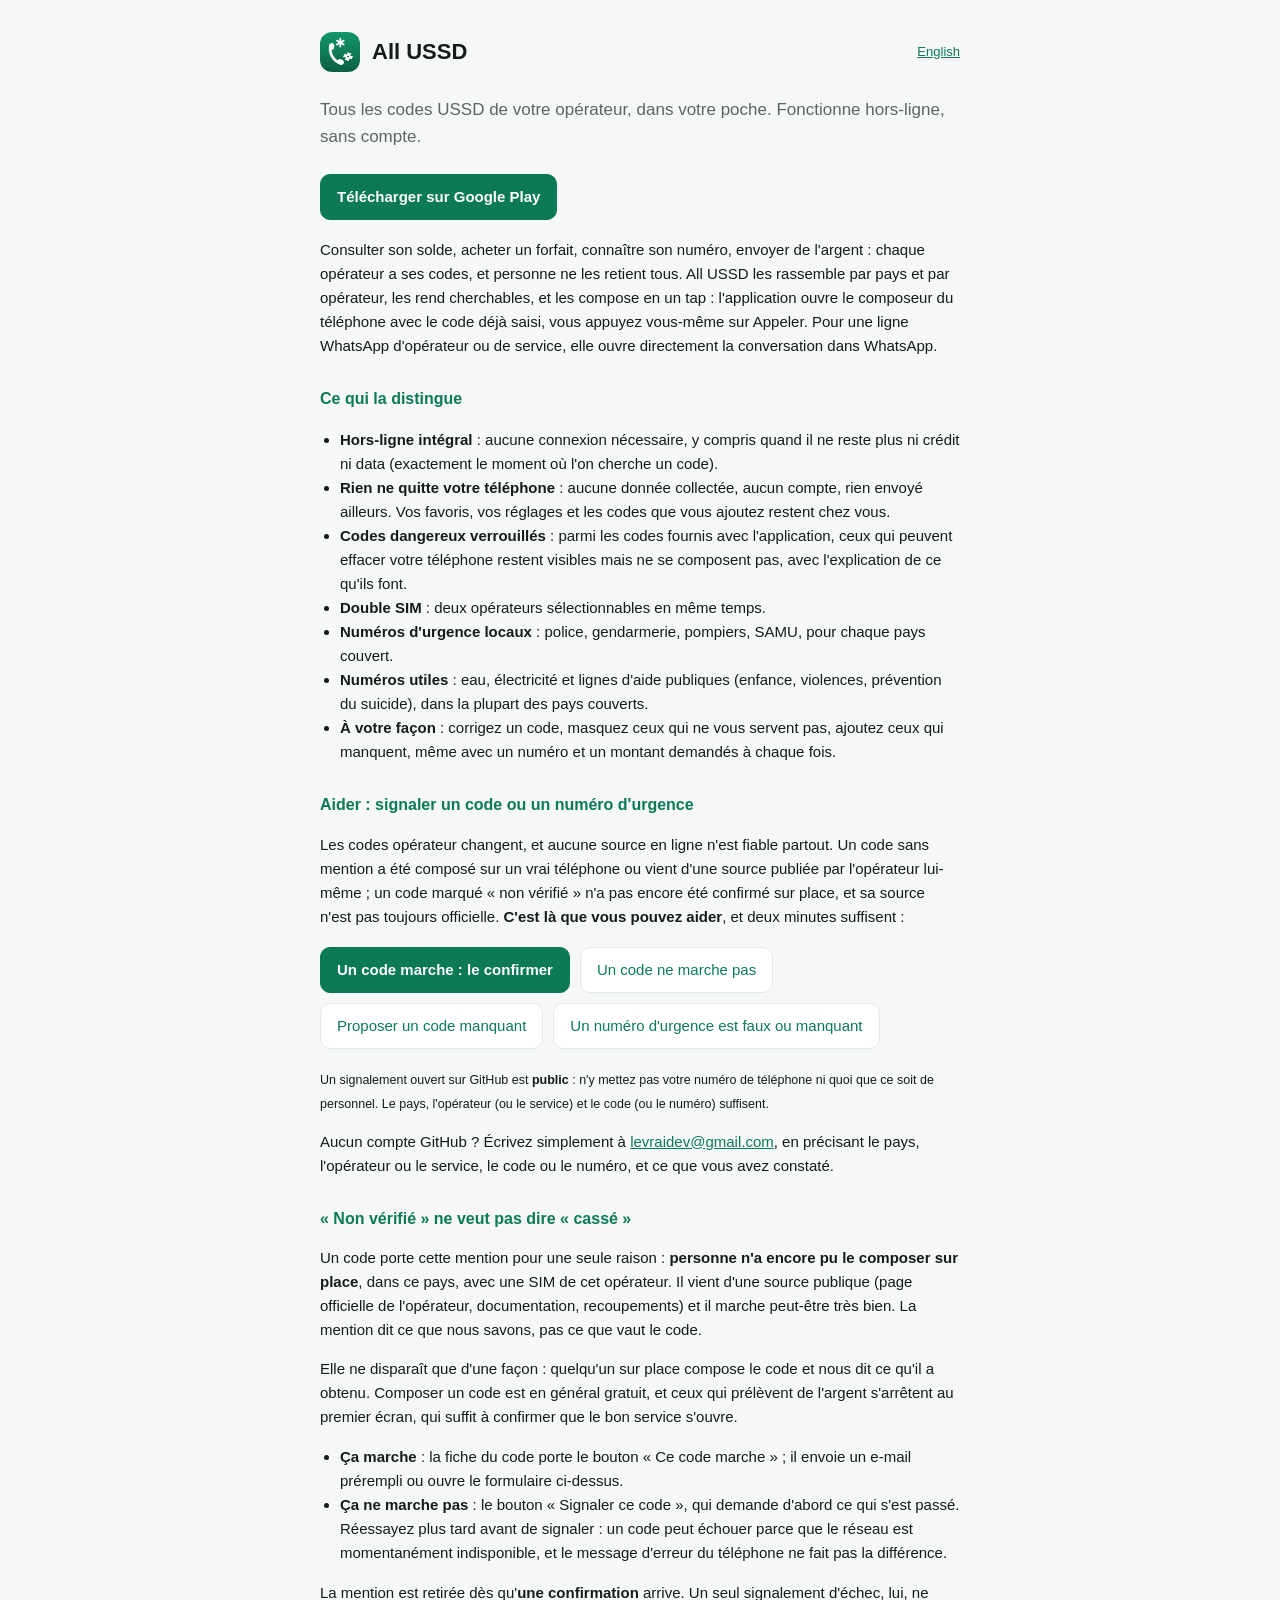
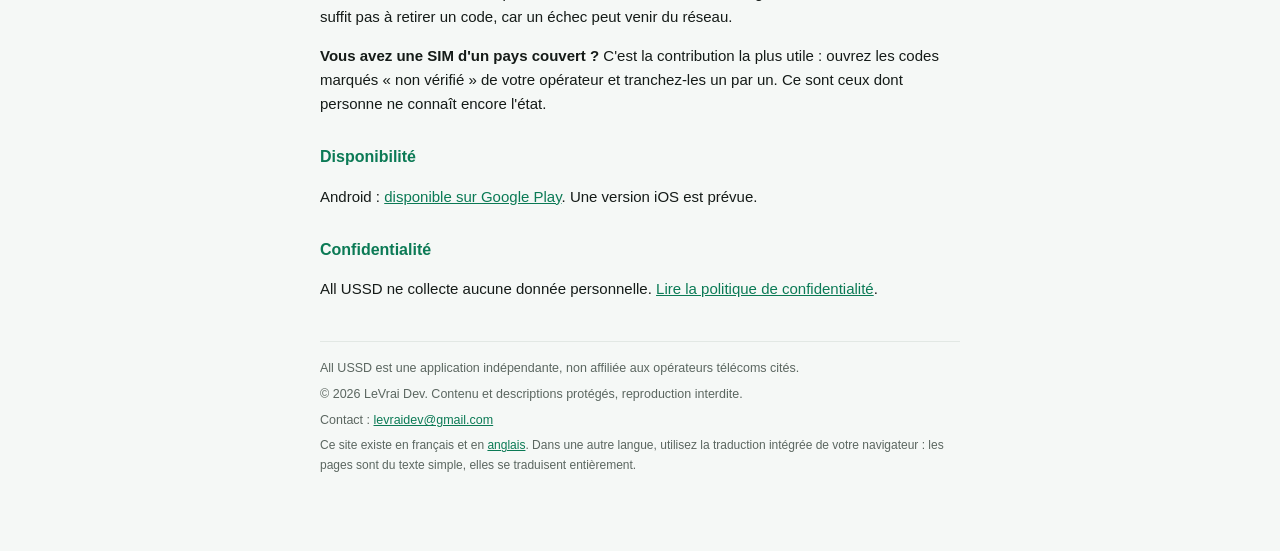
==== commit 85fda9d3: "Site : promesse de fiabilité des codes corrigée (fr et en) Co-Authored-By: Claude Sonnet 5.5 <norepl" ====
--- a/index.html
+++ b/index.html
@@ -80,7 +80,7 @@
   </ul>
 
   <h2 id="signaler">Aider : signaler un code ou un numéro d'urgence</h2>
-  <p>Les codes opérateur changent, et aucune source en ligne n'est fiable partout. Chaque code de l'application est soit confirmé sur un vrai téléphone, soit marqué « non vérifié » en attendant de l'être. <strong>C'est là que vous pouvez aider</strong>, et deux minutes suffisent :</p>
+  <p>Les codes opérateur changent, et aucune source en ligne n'est fiable partout. Un code sans mention a été composé sur un vrai téléphone ou vient d'une source publiée par l'opérateur lui-même ; un code marqué « non vérifié » n'a pas encore été confirmé sur place, et sa source n'est pas toujours officielle. <strong>C'est là que vous pouvez aider</strong>, et deux minutes suffisent :</p>
 
   <div class="actions">
     <a class="primary" href="https://github.com/LeVraiDjak/allussd/issues/new?template=code-confirme.yml">Un code marche : le confirmer</a>
